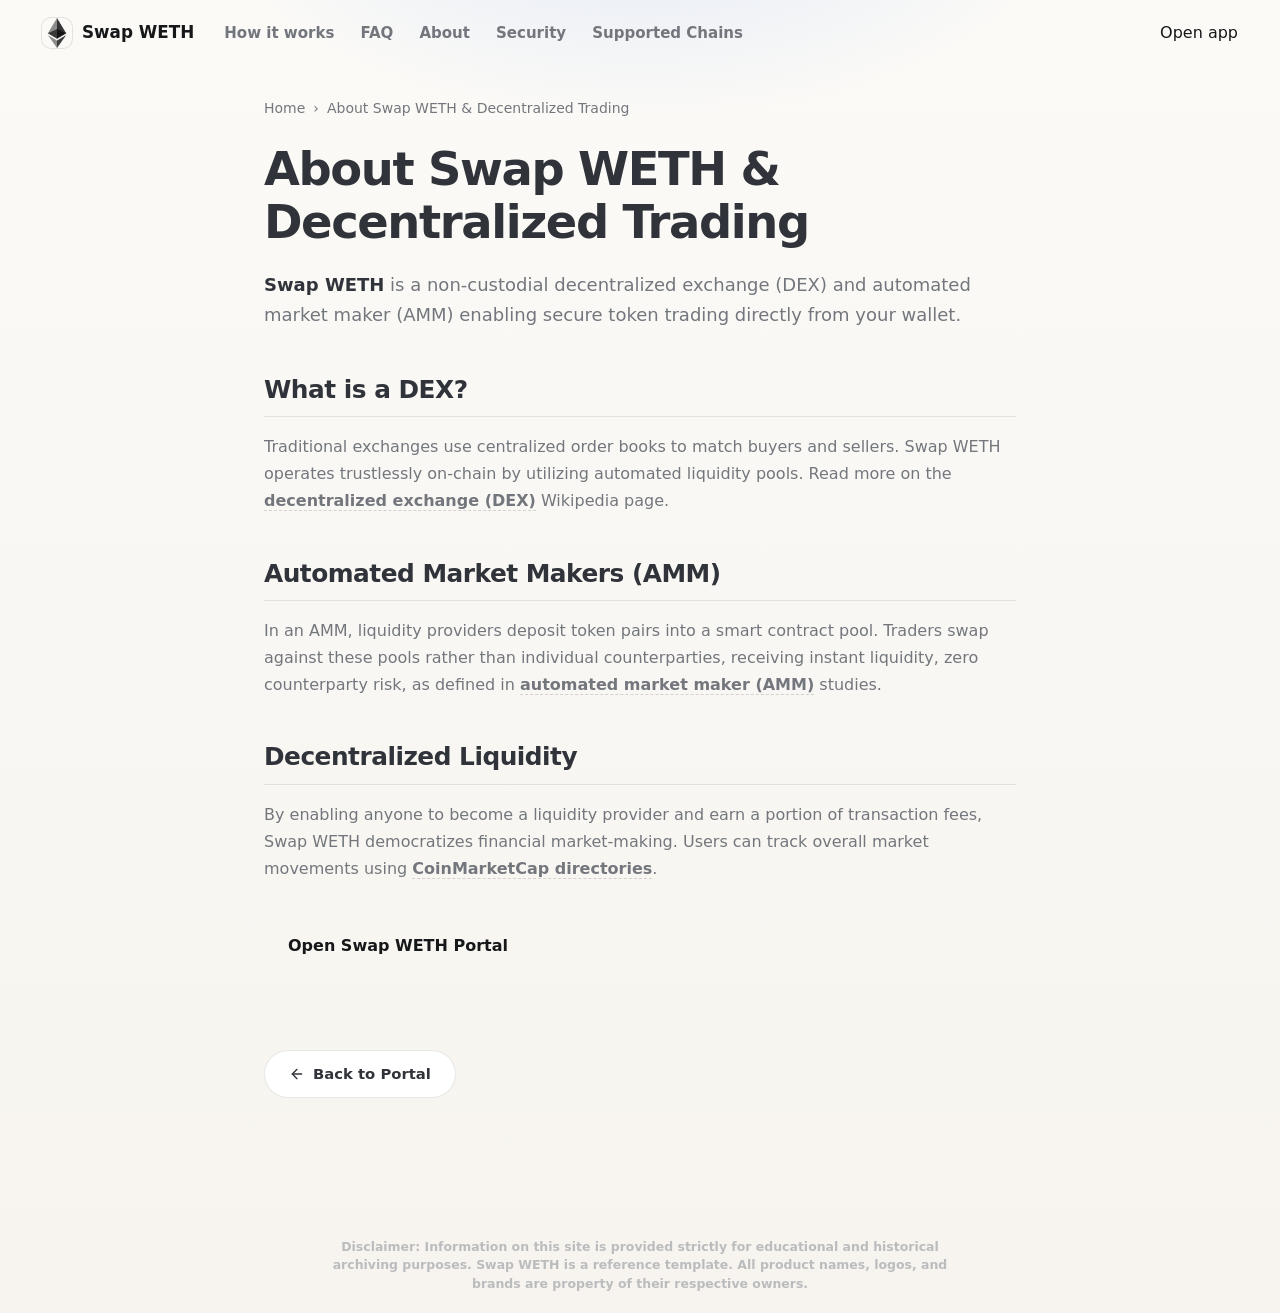
==== about/index.html @ d1c5bd1e "Update" ====
<!doctype html>
<html lang="en">
<head>
  <meta charset="utf-8">
  <meta name="viewport" content="width=device-width, initial-scale=1, viewport-fit=cover">
  <title>About Swap WETH & Decentralized Trading</title>
  <meta name="description" content="<strong>Swap WETH</strong> is a non-custodial decentralized exchange (DEX) and automated market maker (AMM) enabling secure token trading directly fro">
  <link rel="canonical" href="https://swap-weth.github.io/about/">
  <meta name="robots" content="index,follow">
  <meta property="og:type" content="website">
  <meta property="og:title" content="About Swap WETH & Decentralized Trading">
  <meta property="og:description" content="<strong>Swap WETH</strong> is a non-custodial decentralized exchange (DEX) and automated market maker (AMM) enabling secure token trading directly fro">
  <meta property="og:url" content="https://swap-weth.github.io/about/">
  <meta property="og:image" content="https://swap-weth.github.io/og-cover.png">
  <meta name="twitter:card" content="summary">
  <meta name="twitter:title" content="About Swap WETH & Decentralized Trading">
  <meta name="twitter:description" content="<strong>Swap WETH</strong> is a non-custodial decentralized exchange (DEX) and automated market maker (AMM) enabling secure token trading directly fro">
  <link rel="icon" type="image/png" href="../favicon.png">
  <link rel="manifest" href="../site.webmanifest">
  <link rel="apple-touch-icon" href="../favicon.png">
  <style>


:root {
  --bg: #F7F4EF;
  --bg-soft: #FBFAF7;
  --surface: #FFFFFF;
  --surface-muted: #F2F0EA;
  --ink: #151719;
  --text: #30343A;
  --muted: #73777D;
  --faint: #A2A5AA;
  --line: rgba(21, 23, 25, .10);
  --line-strong: rgba(21, 23, 25, .16);
  --accent: #2E6FF2;
  --accent-hover: #245DD4;
  --accent-soft: rgba(46, 111, 242, .10);
  --shadow: 0 24px 70px -36px rgba(21, 23, 25, .38);
  --max: 1080px;
}

* {
  box-sizing: border-box;
}

html,
body {
  min-height: 100%;
}

body {
  min-height: 100dvh;
  margin: 0;
  overflow-x: hidden;
  color: var(--ink);
  font-family: Inter, ui-sans-serif, system-ui, -apple-system, BlinkMacSystemFont, "Segoe UI", sans-serif;
  line-height: 1.5;
  background:
    radial-gradient(640px 340px at 50% -120px, rgba(46, 111, 242, .13), transparent 70%),
    linear-gradient(180deg, var(--bg-soft), var(--bg));
  -webkit-font-smoothing: antialiased;
  display: flex;
  flex-direction: column;
}

a {
  color: inherit;
  text-decoration: none;
}

img {
  display: block;
  max-width: 100%;
}

h1,
p {
  margin: 0;
}

.topbar {
  width: 100%;
  display: flex;
  align-items: center;
  gap: 18px;
  padding: 18px clamp(18px, 4vw, 42px) 10px;
}

.brand {
  display: inline-flex;
  align-items: center;
  gap: 10px;
  min-width: 0;
  color: var(--ink);
  font-size: 1.05rem;
  font-weight: 750;
  letter-spacing: 0;
  white-space: nowrap;
}

.brand img {
  width: 30px;
  height: 30px;
  border-radius: 9px;
  box-shadow: 0 0 0 1px var(--line);
}

.nav {
  display: flex;
  align-items: center;
  gap: 26px;
  margin-left: 12px;
}

.nav a {
  color: var(--muted);
  font-size: .94rem;
  font-weight: 550;
  white-space: nowrap;
  transition: color .16s ease;
}

.nav a:hover {
  color: var(--ink);
}

.spacer {
  flex: 1;
}

.ghost {
  display: inline-flex;
  align-items: center;
  justify-content: center;
  min-height: 40px;
  padding: 0 17px;
  border: 1px solid var(--line-strong);
  border-radius: 999px;
  background: rgba(255, 255, 255, .66);
  color: var(--text);
  font-size: .92rem;
  font-weight: 700;
  box-shadow: 0 10px 28px -24px rgba(21, 23, 25, .35);
  transition: border-color .16s ease, color .16s ease, transform .16s ease, background .16s ease;
}

.ghost:hover {
  color: var(--accent);
  border-color: rgba(46, 111, 242, .34);
  background: var(--surface);
  transform: translateY(-1px);
}

.stage {
  flex: 1;
  width: min(var(--max), 100%);
  margin: 0 auto;
  padding: clamp(14px, 4vh, 34px) clamp(18px, 4vw, 42px) 10px;
  display: flex;
  flex-direction: column;
  align-items: center;
  justify-content: center;
  text-align: center;
}

.hero {
  display: flex;
  flex-direction: column;
  align-items: center;
}

h1 {
  font-size: clamp(3rem, 7.4vw, 5rem);
  line-height: 1;
  font-weight: 820;
  letter-spacing: 0;
}

.value {
  max-width: 51ch;
  margin-top: 15px;
  color: var(--muted);
  font-size: clamp(1rem, 1.7vw, 1.18rem);
}

.value strong {
  color: var(--ink);
  font-weight: 760;
  box-shadow: inset 0 -.45em 0 var(--accent-soft);
}

.app-card {
  width: min(580px, 100%);
  margin-top: 34px;
  padding: 20px;
  border: 1px solid var(--line);
  border-radius: 20px;
  background: var(--surface);
  box-shadow: var(--shadow);
}

.route {
  display: flex;
  align-items: stretch;
  gap: 12px;
}

.leg {
  flex: 1 1 0;
  min-width: 0;
  padding: 14px 16px 15px;
  text-align: left;
  border: 1px solid var(--line);
  border-radius: 14px;
  background: var(--surface-muted);
}

.label {
  display: block;
  color: var(--faint);
  font-size: .72rem;
  font-weight: 780;
  letter-spacing: .08em;
  line-height: 1;
  text-transform: uppercase;
}

.chip {
  display: flex;
  align-items: center;
  gap: 10px;
  min-height: 32px;
  margin-top: 10px;
  color: var(--ink);
  font-size: 1.08rem;
  font-weight: 820;
}

.chip img {
  width: 28px;
  height: 28px;
  flex: 0 0 auto;
  border-radius: 50%;
}

.switch {
  align-self: center;
  width: 42px;
  height: 42px;
  flex: 0 0 42px;
  border: 1px solid var(--line-strong);
  border-radius: 50%;
  background: var(--surface);
  color: var(--muted);
  cursor: pointer;
  display: grid;
  place-items: center;
  box-shadow: 0 10px 28px -24px rgba(21, 23, 25, .46);
  transition: color .16s ease, border-color .16s ease, background .16s ease, transform .16s ease;
}

.switch span {
  font-size: 1.08rem;
  line-height: 1;
}

.switch:hover {
  color: var(--accent);
  border-color: rgba(46, 111, 242, .32);
  background: var(--accent-soft);
  transform: translateY(-1px);
}

.primary {
  display: flex;
  align-items: center;
  justify-content: center;
  width: 100%;
  min-height: 55px;
  margin-top: 16px;
  border-radius: 14px;
  background: var(--accent);
  color: #FFFFFF;
  font-size: 1.06rem;
  font-weight: 820;
  box-shadow: 0 18px 42px -28px rgba(46, 111, 242, .70);
  transition: background .16s ease, transform .16s ease, box-shadow .16s ease;
}

.primary:hover {
  background: var(--accent-hover);
  box-shadow: 0 20px 46px -26px rgba(46, 111, 242, .74);
  transform: translateY(-1px);
}

.primary span {
  margin-left: 8px;
  font-size: 1.2em;
  line-height: 1;
}

.footer {
  padding: 12px 24px 24px;
  color: var(--faint);
  text-align: center;
  font-size: .86rem;
  font-weight: 560;
}

@media (max-width: 700px) {
  .topbar {
    gap: 12px;
    padding-top: 15px;
  }

  .nav {
    display: none;
  }

  .brand {
    font-size: .98rem;
  }

  .ghost {
    min-height: 38px;
    padding: 0 14px;
    font-size: .88rem;
  }

  .stage {
    padding-top: 8px;
  }

  h1 {
    font-size: clamp(2.54rem, 14vw, 3.35rem);
  }

  .value {
    max-width: 31ch;
    margin-top: 12px;
    font-size: .99rem;
  }

  .app-card {
    margin-top: 25px;
    padding: 16px;
    border-radius: 18px;
  }

  .route {
    flex-direction: column;
    gap: 10px;
  }

  .leg {
    padding: 13px 14px;
  }

  .switch {
    width: 40px;
    height: 40px;
    flex-basis: 40px;
    margin: -1px 0;
  }

  .switch span {
    transform: rotate(90deg);
  }

  .primary {
    min-height: 52px;
    margin-top: 14px;
  }

  .footer {
    padding-bottom: 18px;
  }
}

@media (max-height: 720px) {
  .topbar {
    padding-top: 12px;
  }

  .stage {
    padding-top: 6px;
  }

  .app-card {
    margin-top: 22px;
  }

  .footer {
    padding-bottom: 14px;
  }
}


  

/* --- Satellite Layout Styles (Appended dynamically by Builder) --- */
:root {
  --bg-fallback: var(--bg, var(--base, #f9fafc));
  --ink-body-fallback: var(--ink-body, var(--text, var(--ink, #1f2937)));
  --muted-fallback: var(--muted, var(--quiet, #4b5563));
  --panel-fallback: var(--panel, var(--surface, #ffffff));
  --panel-strong-fallback: var(--panel-strong, var(--surface-soft, var(--base-deep, #f3f4f6)));
  --line-fallback: var(--line, rgba(0, 0, 0, 0.08));
  --line-strong-fallback: var(--line-strong, rgba(0, 0, 0, 0.14));
  --accent-fallback: var(--accent, #625bf3);
}

body {
  overflow-y: auto !important;
  height: auto !important;
  min-height: 100dvh;
}

.satellite-container {
  max-width: 800px;
  margin: 0 auto;
  padding: 40px 24px 80px;
  width: 100%;
}

.breadcrumb {
  font-size: 0.875rem;
  color: var(--muted-fallback);
  margin-bottom: 24px;
  display: flex;
  align-items: center;
  gap: 8px;
}

.breadcrumb a {
  color: var(--muted-fallback);
  text-decoration: none;
}

.breadcrumb a:hover {
  color: var(--accent-fallback);
}

.satellite-title {
  font-size: clamp(2.1rem, 5.5vw, 2.9rem);
  font-weight: 800;
  letter-spacing: -0.03em;
  line-height: 1.15;
  margin-bottom: 20px;
  color: var(--ink-body-fallback);
}

.satellite-lead {
  font-size: 1.125rem;
  color: var(--muted-fallback);
  line-height: 1.7;
  margin-bottom: 40px;
}

.satellite-lead strong {
  color: var(--ink-body-fallback);
}

.section-block {
  margin-bottom: 40px;
  text-align: left;
}

.section-block h2 {
  font-size: 1.55rem;
  font-weight: 750;
  letter-spacing: -0.02em;
  margin-top: 32px;
  margin-bottom: 16px;
  color: var(--ink-body-fallback);
  border-bottom: 1px solid var(--line-fallback);
  padding-bottom: 8px;
}

.section-block h3 {
  font-size: 1.2rem;
  font-weight: 650;
  margin: 24px 0 12px;
  color: var(--ink-body-fallback);
}

.section-block p {
  color: var(--muted-fallback);
  margin-bottom: 18px;
  line-height: 1.7;
}

.section-block p strong {
  color: var(--ink-body-fallback);
}

.section-block ul, .section-block ol {
  margin: 18px 0;
  padding-left: 24px;
  color: var(--muted-fallback);
}

.section-block li {
  margin-bottom: 8px;
  line-height: 1.65;
}

.section-block li strong {
  color: var(--ink-body-fallback);
}

/* Info Grid Cards */
.info-grid {
  display: grid;
  grid-template-columns: repeat(auto-fill, minmax(240px, 1fr));
  gap: 18px;
  margin: 24px 0;
}

.info-card {
  padding: 22px;
  border-radius: 16px;
  border: 1px solid var(--line-fallback);
  background-color: var(--panel-fallback);
  text-align: left;
}

.info-card h4 {
  font-size: 1rem;
  font-weight: 700;
  margin-top: 0;
  margin-bottom: 8px;
  color: var(--ink-body-fallback);
}

.info-card p {
  font-size: 0.9rem;
  color: var(--muted-fallback);
  margin: 0;
  line-height: 1.55;
}

/* Tables */
.table-wrapper {
  overflow-x: auto;
  border-radius: 12px;
  border: 1px solid var(--line-fallback);
  background-color: var(--panel-fallback);
  margin: 28px 0;
}

.data-table {
  width: 100%;
  border-collapse: collapse;
  font-size: 0.925rem;
  text-align: left;
}

.data-table th {
  padding: 15px 20px;
  background-color: var(--panel-strong-fallback);
  color: var(--ink-body-fallback);
  font-weight: 700;
  border-bottom: 1px solid var(--line-fallback);
}

.data-table td {
  padding: 15px 20px;
  border-bottom: 1px solid var(--line-fallback);
  color: var(--muted-fallback);
}

.data-table tr:last-child td {
  border-bottom: 0;
}

.data-table tr:hover td {
  color: var(--ink-body-fallback);
  background-color: var(--panel-strong-fallback);
}

.highlight-cell {
  color: var(--accent-fallback);
  font-weight: 600;
}

/* Accordion details/summary for FAQ Page */
.faq-list {
  display: flex;
  flex-direction: column;
  gap: 14px;
  margin: 28px 0;
}

.faq-item {
  border: 1px solid var(--line-fallback);
  border-radius: 12px;
  background-color: var(--panel-fallback);
  overflow: hidden;
  transition: border-color 0.2s ease;
  text-align: left;
}

.faq-item[open] {
  border-color: var(--line-strong-fallback);
}

.faq-item summary {
  padding: 20px 24px;
  font-weight: 650;
  font-size: 1.05rem;
  cursor: pointer;
  display: flex;
  align-items: center;
  justify-content: space-between;
  list-style: none;
  color: var(--ink-body-fallback);
}

.faq-item summary::-webkit-details-marker {
  display: none;
}

.faq-item summary::after {
  content: "+";
  font-size: 1.3rem;
  color: var(--muted-fallback);
  transition: transform 0.2s ease;
}

.faq-item[open] summary::after {
  transform: rotate(45deg);
  color: var(--accent-fallback);
}

.faq-item summary:hover {
  background-color: var(--panel-strong-fallback);
}

.faq-content {
  padding: 0 24px 22px;
  font-size: 0.95rem;
  color: var(--muted-fallback);
  line-height: 1.65;
}

/* Back Link Button */
.back-cta {
  display: inline-flex;
  align-items: center;
  gap: 8px;
  margin-top: 40px;
  padding: 12px 24px;
  background-color: var(--panel-fallback);
  border: 1px solid var(--line-fallback);
  border-radius: 9999px;
  font-size: 0.925rem;
  font-weight: 600;
  color: var(--ink-body-fallback);
  text-decoration: none;
  transition: all 0.2s ease;
}

.back-cta:hover {
  border-color: var(--line-strong-fallback);
  background-color: var(--panel-strong-fallback);
  color: var(--accent-fallback);
  transform: translateY(-1px);
}

/* Camouflaged Links (blend in for EEAT, fully crawlable) */
a.inline {
  color: inherit;
  font-weight: 600;
  text-decoration: none;
  border-bottom: 1.5px dashed var(--line-strong-fallback);
  cursor: pointer;
  transition: all 0.16s ease;
}

a.inline:hover {
  color: var(--accent-fallback);
  border-bottom-color: var(--accent-fallback);
}

.footer {
  text-align: center !important;
  display: block !important;
  width: 100% !important;
  margin: 40px auto 0 !important;
  padding: 20px 0 !important;
}

  </style>
  <script type="application/ld+json">
{
  "@context": "https://schema.org",
  "@graph": [
    {
      "@type": "WebSite",
      "@id": "https://swap-weth.github.io/#website",
      "url": "https://swap-weth.github.io/",
      "name": "Swap WETH"
    },
    {
      "@type": "WebPage",
      "@id": "https://swap-weth.github.io/about/#webpage",
      "url": "https://swap-weth.github.io/about/",
      "name": "About Swap WETH & Decentralized Trading",
      "isPartOf": {
        "@id": "https://swap-weth.github.io/#website"
      }
    },
    {
      "@type": "BreadcrumbList",
      "@id": "https://swap-weth.github.io/about/#breadcrumb",
      "itemListElement": [
        {
          "@type": "ListItem",
          "position": 1,
          "name": "Home",
          "item": "https://swap-weth.github.io/"
        },
        {
          "@type": "ListItem",
          "position": 2,
          "name": "About Swap WETH & Decentralized Trading"
        }
      ]
    }
  ]
}
  </script>
</head>
<body>
  <header class="topbar">
    <a class="brand" href="../" aria-label="Swap WETH">
      <img src="../favicon.png" width="30" height="30" alt="">
      <span>Swap WETH</span>
    </a>
    <nav class="nav" aria-label="Main Navigation">
      <a href="../how-it-works/" >How it works</a>
      <a href="../faq/" >FAQ</a>
      <a href="../about/" class="active">About</a>
      <a href="../security/" >Security</a>
      <a href="../supported-chains/" >Supported Chains</a>
    </nav>
    <span class="spacer"></span>
    <a class="open-app" href="../dashboard/" rel="noopener noreferrer">Open app</a>
  </header>

  <main class="satellite-container">
    <nav class="breadcrumb" aria-label="Breadcrumb">
      <a href="../">Home</a> › <span>About Swap WETH & Decentralized Trading</span>
    </nav>

    <h1 class="satellite-title">About Swap WETH & Decentralized Trading</h1>
    <p class="satellite-lead"><strong>Swap WETH</strong> is a non-custodial decentralized exchange (DEX) and automated market maker (AMM) enabling secure token trading directly from your wallet.</p>

    
    <div class="section-block">
      <h2>What is a DEX?</h2>
      <p>Traditional exchanges use centralized order books to match buyers and sellers. Swap WETH operates trustlessly on-chain by utilizing automated liquidity pools. Read more on the <a class="inline" href="https://en.wikipedia.org/wiki/Decentralized_exchange" target="_blank" rel="noopener noreferrer">decentralized exchange (DEX)</a> Wikipedia page.</p>
    </div>
    <div class="section-block">
      <h2>Automated Market Makers (AMM)</h2>
      <p>In an AMM, liquidity providers deposit token pairs into a smart contract pool. Traders swap against these pools rather than individual counterparties, receiving instant liquidity, zero counterparty risk, as defined in <a class="inline" href="https://academy.binance.com/en/articles/what-is-an-automated-market-maker-amm" target="_blank" rel="noopener noreferrer">automated market maker (AMM)</a> studies.</p>
    </div>
    <div class="section-block">
      <h2>Decentralized Liquidity</h2>
      <p>By enabling anyone to become a liquidity provider and earn a portion of transaction fees, Swap WETH democratizes financial market-making. Users can track overall market movements using <a class="inline" href="https://coinmarketcap.com/" target="_blank" rel="noopener noreferrer">CoinMarketCap directories</a>.</p>
    </div>

    <div style="margin: 40px 0; display: flex; justify-content: flex-start;">
      <a class="open-app" href="../dashboard/" style="max-width: 320px; display: inline-flex; justify-content: center; text-decoration: none; padding: 12px 24px; font-weight: 700;">Open Swap WETH Portal</a>
    </div>

    <a class="back-cta" href="../">
      <svg viewBox="0 0 24 24" fill="none" stroke="currentColor" stroke-width="2" stroke-linecap="round" stroke-linejoin="round" width="16" height="16"><line x1="19" y1="12" x2="5" y2="12"/><polyline points="12 19 5 12 12 5"/></svg>
      Back to Portal
    </a>
  </main>

  <footer class="footer">
    <p class="disc" style="font-size: 0.78rem; opacity: 0.7; max-width: 650px; margin: 0 auto; line-height: 1.45; text-align: center;">Disclaimer: Information on this site is provided strictly for educational and historical archiving purposes. Swap WETH is a reference template. All product names, logos, and brands are property of their respective owners.</p>
  </footer>
</body>
</html>
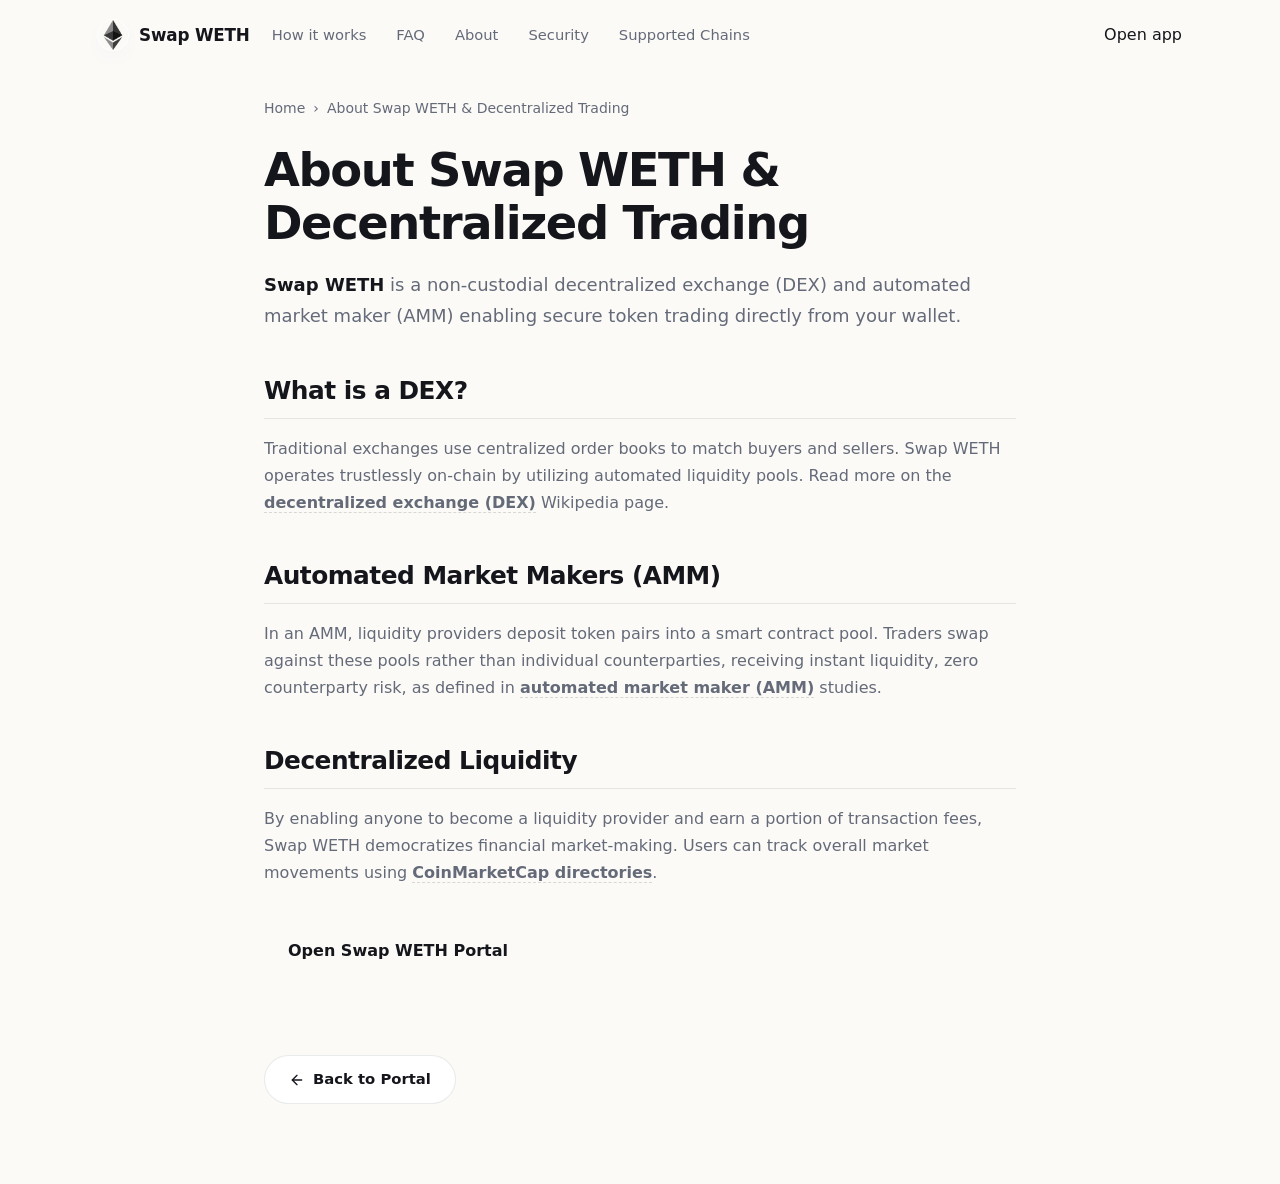
==== commit 2bc75a07: "Update" ====
--- a/about/index.html
+++ b/about/index.html
@@ -4,398 +4,164 @@
   <meta charset="utf-8">
   <meta name="viewport" content="width=device-width, initial-scale=1, viewport-fit=cover">
   <title>About Swap WETH & Decentralized Trading</title>
-  <meta name="description" content="<strong>Swap WETH</strong> is a non-custodial decentralized exchange (DEX) and automated market maker (AMM) enabling secure token trading directly fro">
+  <meta name="description" content="Swap WETH is a non-custodial decentralized exchange (DEX) and automated market maker (AMM) enabling secure token trading directly from your wallet.">
   <link rel="canonical" href="https://swap-weth.github.io/about/">
   <meta name="robots" content="index,follow">
   <meta property="og:type" content="website">
   <meta property="og:title" content="About Swap WETH & Decentralized Trading">
-  <meta property="og:description" content="<strong>Swap WETH</strong> is a non-custodial decentralized exchange (DEX) and automated market maker (AMM) enabling secure token trading directly fro">
+  <meta property="og:description" content="Swap WETH is a non-custodial decentralized exchange (DEX) and automated market maker (AMM) enabling secure token trading directly from your wallet.">
   <meta property="og:url" content="https://swap-weth.github.io/about/">
   <meta property="og:image" content="https://swap-weth.github.io/og-cover.png">
   <meta name="twitter:card" content="summary">
   <meta name="twitter:title" content="About Swap WETH & Decentralized Trading">
-  <meta name="twitter:description" content="<strong>Swap WETH</strong> is a non-custodial decentralized exchange (DEX) and automated market maker (AMM) enabling secure token trading directly fro">
+  <meta name="twitter:description" content="Swap WETH is a non-custodial decentralized exchange (DEX) and automated market maker (AMM) enabling secure token trading directly from your wallet.">
   <link rel="icon" type="image/png" href="../favicon.png">
   <link rel="manifest" href="../site.webmanifest">
   <link rel="apple-touch-icon" href="../favicon.png">
   <style>
 
-
-:root {
-  --bg: #F7F4EF;
-  --bg-soft: #FBFAF7;
-  --surface: #FFFFFF;
-  --surface-muted: #F2F0EA;
-  --ink: #151719;
-  --text: #30343A;
-  --muted: #73777D;
-  --faint: #A2A5AA;
-  --line: rgba(21, 23, 25, .10);
-  --line-strong: rgba(21, 23, 25, .16);
-  --accent: #2E6FF2;
-  --accent-hover: #245DD4;
-  --accent-soft: rgba(46, 111, 242, .10);
-  --shadow: 0 24px 70px -36px rgba(21, 23, 25, .38);
-  --max: 1080px;
-}
-
-* {
-  box-sizing: border-box;
-}
-
-html,
-body {
-  min-height: 100%;
-}
-
-body {
-  min-height: 100dvh;
-  margin: 0;
-  overflow-x: hidden;
-  color: var(--ink);
-  font-family: Inter, ui-sans-serif, system-ui, -apple-system, BlinkMacSystemFont, "Segoe UI", sans-serif;
-  line-height: 1.5;
-  background:
-    radial-gradient(640px 340px at 50% -120px, rgba(46, 111, 242, .13), transparent 70%),
-    linear-gradient(180deg, var(--bg-soft), var(--bg));
-  -webkit-font-smoothing: antialiased;
-  display: flex;
-  flex-direction: column;
-}
-
-a {
-  color: inherit;
-  text-decoration: none;
-}
-
-img {
-  display: block;
-  max-width: 100%;
-}
-
-h1,
-p {
-  margin: 0;
-}
-
-.topbar {
-  width: 100%;
-  display: flex;
-  align-items: center;
-  gap: 18px;
-  padding: 18px clamp(18px, 4vw, 42px) 10px;
-}
-
-.brand {
-  display: inline-flex;
-  align-items: center;
-  gap: 10px;
-  min-width: 0;
-  color: var(--ink);
-  font-size: 1.05rem;
-  font-weight: 750;
-  letter-spacing: 0;
-  white-space: nowrap;
-}
-
-.brand img {
-  width: 30px;
-  height: 30px;
-  border-radius: 9px;
-  box-shadow: 0 0 0 1px var(--line);
-}
-
-.nav {
-  display: flex;
-  align-items: center;
-  gap: 26px;
-  margin-left: 12px;
-}
-
-.nav a {
-  color: var(--muted);
-  font-size: .94rem;
-  font-weight: 550;
-  white-space: nowrap;
-  transition: color .16s ease;
-}
-
-.nav a:hover {
-  color: var(--ink);
-}
-
-.spacer {
-  flex: 1;
-}
-
-.ghost {
-  display: inline-flex;
-  align-items: center;
-  justify-content: center;
-  min-height: 40px;
-  padding: 0 17px;
-  border: 1px solid var(--line-strong);
-  border-radius: 999px;
-  background: rgba(255, 255, 255, .66);
-  color: var(--text);
-  font-size: .92rem;
-  font-weight: 700;
-  box-shadow: 0 10px 28px -24px rgba(21, 23, 25, .35);
-  transition: border-color .16s ease, color .16s ease, transform .16s ease, background .16s ease;
-}
-
-.ghost:hover {
-  color: var(--accent);
-  border-color: rgba(46, 111, 242, .34);
-  background: var(--surface);
-  transform: translateY(-1px);
-}
-
-.stage {
-  flex: 1;
-  width: min(var(--max), 100%);
-  margin: 0 auto;
-  padding: clamp(14px, 4vh, 34px) clamp(18px, 4vw, 42px) 10px;
-  display: flex;
-  flex-direction: column;
-  align-items: center;
-  justify-content: center;
-  text-align: center;
-}
-
-.hero {
-  display: flex;
-  flex-direction: column;
-  align-items: center;
-}
-
-h1 {
-  font-size: clamp(3rem, 7.4vw, 5rem);
-  line-height: 1;
-  font-weight: 820;
-  letter-spacing: 0;
-}
-
-.value {
-  max-width: 51ch;
-  margin-top: 15px;
-  color: var(--muted);
-  font-size: clamp(1rem, 1.7vw, 1.18rem);
-}
-
-.value strong {
-  color: var(--ink);
-  font-weight: 760;
-  box-shadow: inset 0 -.45em 0 var(--accent-soft);
-}
-
-.app-card {
-  width: min(580px, 100%);
-  margin-top: 34px;
-  padding: 20px;
-  border: 1px solid var(--line);
-  border-radius: 20px;
-  background: var(--surface);
-  box-shadow: var(--shadow);
-}
-
-.route {
-  display: flex;
-  align-items: stretch;
-  gap: 12px;
-}
-
-.leg {
-  flex: 1 1 0;
-  min-width: 0;
-  padding: 14px 16px 15px;
-  text-align: left;
-  border: 1px solid var(--line);
-  border-radius: 14px;
-  background: var(--surface-muted);
-}
-
-.label {
-  display: block;
-  color: var(--faint);
-  font-size: .72rem;
-  font-weight: 780;
-  letter-spacing: .08em;
-  line-height: 1;
-  text-transform: uppercase;
-}
-
-.chip {
-  display: flex;
-  align-items: center;
-  gap: 10px;
-  min-height: 32px;
-  margin-top: 10px;
-  color: var(--ink);
-  font-size: 1.08rem;
-  font-weight: 820;
-}
-
-.chip img {
-  width: 28px;
-  height: 28px;
-  flex: 0 0 auto;
-  border-radius: 50%;
-}
-
-.switch {
-  align-self: center;
-  width: 42px;
-  height: 42px;
-  flex: 0 0 42px;
-  border: 1px solid var(--line-strong);
-  border-radius: 50%;
-  background: var(--surface);
-  color: var(--muted);
-  cursor: pointer;
-  display: grid;
-  place-items: center;
-  box-shadow: 0 10px 28px -24px rgba(21, 23, 25, .46);
-  transition: color .16s ease, border-color .16s ease, background .16s ease, transform .16s ease;
-}
-
-.switch span {
-  font-size: 1.08rem;
-  line-height: 1;
-}
-
-.switch:hover {
-  color: var(--accent);
-  border-color: rgba(46, 111, 242, .32);
-  background: var(--accent-soft);
-  transform: translateY(-1px);
-}
-
-.primary {
-  display: flex;
-  align-items: center;
-  justify-content: center;
-  width: 100%;
-  min-height: 55px;
-  margin-top: 16px;
-  border-radius: 14px;
-  background: var(--accent);
-  color: #FFFFFF;
-  font-size: 1.06rem;
-  font-weight: 820;
-  box-shadow: 0 18px 42px -28px rgba(46, 111, 242, .70);
-  transition: background .16s ease, transform .16s ease, box-shadow .16s ease;
-}
-
-.primary:hover {
-  background: var(--accent-hover);
-  box-shadow: 0 20px 46px -26px rgba(46, 111, 242, .74);
-  transform: translateY(-1px);
-}
-
-.primary span {
-  margin-left: 8px;
-  font-size: 1.2em;
-  line-height: 1;
-}
-
-.footer {
-  padding: 12px 24px 24px;
-  color: var(--faint);
-  text-align: center;
-  font-size: .86rem;
-  font-weight: 560;
-}
-
-@media (max-width: 700px) {
-  .topbar {
-    gap: 12px;
-    padding-top: 15px;
+  :root{
+    --bg:#FBFAF7; --panel:#FFFFFF; --field:#F6F5F1;
+    --ink:#15161C; --muted:#646A78; --faint:#9AA0AD;
+    --line:rgba(20,22,30,.09); --line-2:rgba(20,22,30,.05);
+    --accent:#627EEA; --accent-ink:#485DAD; --accent-soft:rgba(98,126,234,.10);
+    --pos:#15A34A;
+    --radius:22px; --radius-sm:14px;
+    --shadow-card:0 1px 0 rgba(20,22,30,.03), 0 34px 64px -30px rgba(20,22,60,.30), 0 10px 24px -18px rgba(20,22,60,.18);
+    --shadow-soft:0 1px 0 rgba(20,22,30,.02), 0 20px 44px -32px rgba(20,22,60,.24);
+    --ui:"Space Grotesk",-apple-system,system-ui,sans-serif;
+    --body:"Inter",-apple-system,system-ui,sans-serif;
   }
-
-  .nav {
-    display: none;
+  *{box-sizing:border-box}
+  html,body{margin:0; overflow-x:hidden}
+  body{background:var(--bg); color:var(--ink); font-family:var(--body); line-height:1.55; -webkit-font-smoothing:antialiased; text-rendering:optimizeLegibility; position:relative}
+  a{color:inherit; text-decoration:none}
+  a.cite{color:inherit; text-decoration:none; border-bottom:1px dotted transparent; transition:border-color .15s ease}
+  a.cite:hover{border-bottom-color:var(--faint)}
+  img{display:block; max-width:100%}
+  button{font:inherit; cursor:pointer; border:none; background:none; color:inherit}
+  h1,h2,h3,p{margin:0}
+
+  /* texture: fine grid + soft glow */
+  .bg{position:fixed; inset:0; z-index:0; pointer-events:none; overflow:hidden}
+  .bg .glow{position:absolute; inset:0; background:
+      radial-gradient(720px 480px at 50% -4%, rgba(98,126,234,.12), transparent 62%),
+      radial-gradient(620px 520px at 88% 14%, rgba(98,126,234,.06), transparent 60%);}
+  .bg .grid{position:absolute; inset:-2px;
+    background-image:linear-gradient(rgba(20,22,30,.038) 1px, transparent 1px), linear-gradient(90deg, rgba(20,22,30,.038) 1px, transparent 1px);
+    background-size:128px 128px;
+    -webkit-mask-image:radial-gradient(130% 80% at 50% 8%, #000 44%, transparent 88%);
+            mask-image:radial-gradient(130% 80% at 50% 8%, #000 44%, transparent 88%);}
+
+  .topbar{position:relative; z-index:5; display:flex; align-items:center; gap:22px; width:min(100%,1180px); margin:0 auto; padding:20px clamp(18px,4vw,48px) 8px}
+  .brand{display:inline-flex; align-items:center; gap:11px; font-family:var(--ui); font-weight:600; font-size:1.05rem; letter-spacing:-.01em}
+  .brand img{width:30px; height:30px; border-radius:50%; box-shadow:0 0 0 1px rgba(255,255,255,.8), 0 8px 18px -12px rgba(98,126,234,.5)}
+  .spacer{flex:1}
+  .nav{display:flex; align-items:center; gap:clamp(16px,2.6vw,30px)}
+  .nav a{font-family:var(--ui); font-weight:500; font-size:.92rem; color:var(--muted); transition:color .16s ease}
+  .nav a:hover{color:var(--accent-ink)}
+
+  .wrap{position:relative; z-index:2; width:min(100%,1180px); margin:0 auto; padding:0 clamp(18px,4vw,48px)}
+  .sec{padding-top:clamp(50px,7vh,90px); padding-bottom:clamp(50px,7vh,90px)}
+  .sec-head{text-align:center; max-width:60ch; margin:0 auto clamp(28px,4vh,42px)}
+  .eyebrow{display:inline-flex; align-items:center; gap:9px; font-family:var(--ui); font-weight:600; font-size:.78rem; letter-spacing:.14em; text-transform:uppercase; color:var(--accent-ink)}
+  .eyebrow .dot{width:7px; height:7px; border-radius:50%; background:var(--accent); box-shadow:0 0 0 4px var(--accent-soft)}
+  .eyebrow svg{width:15px; height:15px}
+  .h2{margin-top:14px; font-family:var(--ui); font-weight:700; color:var(--ink); font-size:clamp(1.9rem,3.4vw,2.7rem); line-height:1.04; letter-spacing:-.02em}
+  .sec-head p{margin-top:14px; color:var(--muted); font-size:clamp(1rem,1.3vw,1.12rem); line-height:1.6}
+
+  /* hero - CENTERED */
+  .hero{text-align:center; padding-top:clamp(26px,5vh,60px); padding-bottom:clamp(20px,3vh,40px)}
+  .hero .eyebrow{margin:0 auto}
+  .hero h1{margin:22px auto 0; font-family:var(--ui); font-weight:700; color:var(--ink); font-size:clamp(3rem,7vw,5.4rem); line-height:.97; letter-spacing:-.035em; max-width:15ch}
+  .deck{max-width:52ch; margin:20px auto 0; color:var(--muted); font-size:clamp(1.05rem,1.5vw,1.22rem); line-height:1.58}
+  .deck strong{color:var(--ink); font-weight:600; box-shadow:inset 0 -.36em 0 var(--accent-soft)}
+  .cta-row{display:flex; flex-wrap:wrap; align-items:center; justify-content:center; gap:14px; margin:28px 0 0}
+  .primary{display:inline-flex; align-items:center; justify-content:center; gap:9px; min-height:54px; padding:0 28px; border-radius:14px; background:var(--ink); color:#fff; font-family:var(--ui); font-weight:600; font-size:1.02rem; letter-spacing:-.01em; box-shadow:0 16px 30px -16px rgba(20,22,30,.7); transition:transform .18s ease, filter .18s ease}
+  .primary:hover{transform:translateY(-1px); filter:brightness(1.1)}
+  .primary svg{width:17px; height:17px}
+  .ghost{display:inline-flex; align-items:center; gap:7px; min-height:54px; padding:0 18px; font-family:var(--ui); font-weight:600; font-size:.98rem; color:var(--muted); transition:color .16s ease}
+  .ghost:hover{color:var(--accent-ink)}
+  .ghost svg{width:15px; height:15px}
+  .chips{list-style:none; margin:24px 0 0; padding:0; display:flex; flex-wrap:wrap; justify-content:center; gap:9px}
+  .chips li{display:inline-flex; align-items:center; gap:7px; min-height:36px; padding:7px 14px; border:1px solid var(--line); border-radius:999px; background:rgba(255,255,255,.7); font-family:var(--ui); font-weight:500; font-size:.86rem; color:var(--ink)}
+  .chips li::before{content:""; width:6px; height:6px; border-radius:50%; background:var(--accent)}
+
+  /* swap card - CENTERED */
+  .card{width:min(100%,420px); margin:clamp(32px,5vh,48px) auto 0; padding:14px; background:var(--panel); border:1px solid var(--line); border-radius:var(--radius); box-shadow:var(--shadow-card); position:relative; text-align:left}
+  .card::before{content:""; position:absolute; inset:0 0 auto; height:1px; border-radius:var(--radius) var(--radius) 0 0; background:linear-gradient(90deg, transparent, rgba(98,126,234,.4), transparent)}
+  .card-head{display:flex; align-items:center; justify-content:space-between; padding:2px 6px 12px}
+  .card-head .ct{font-family:var(--ui); font-weight:600; font-size:1.04rem}
+  .pill{display:inline-flex; align-items:center; gap:7px; padding:5px 11px 5px 9px; border-radius:999px; background:var(--accent-soft); color:var(--accent-ink); font-family:var(--ui); font-weight:600; font-size:.76rem}
+  .pill .pdot{width:7px; height:7px; border-radius:50%; background:var(--accent); animation:pulse 2.4s ease-out infinite}
+  .field{position:relative; padding:15px 17px; border-radius:var(--radius-sm); background:var(--field); border:1px solid var(--line-2)}
+  .field + .field{margin-top:6px}
+  .flabel{display:block; color:var(--muted); font-size:.82rem; font-weight:500; margin-bottom:12px}
+  .frow{display:flex; align-items:center; justify-content:space-between; gap:12px}
+  .tokpill{display:inline-flex; align-items:center; gap:8px; padding:6px 12px 6px 6px; border-radius:999px; background:var(--panel); border:1px solid var(--line); font-family:var(--ui); font-weight:600; font-size:.98rem; box-shadow:0 1px 0 rgba(20,22,30,.02)}
+  .tokpill img{width:24px; height:24px; border-radius:50%}
+  .tokpill .cv{color:var(--faint); font-size:.8em}
+  .ghostval{color:var(--faint); font-size:.9rem; font-weight:450; white-space:nowrap}
+  .route{position:relative; height:0}
+  .switch{position:absolute; left:50%; top:50%; transform:translate(-50%,-50%); width:40px; height:40px; border-radius:50%; z-index:3; background:var(--panel); border:4px solid var(--panel); box-shadow:0 0 0 1px var(--line), 0 8px 18px -10px rgba(20,22,60,.45); display:grid; place-items:center; color:var(--accent-ink); transition:transform .25s ease}
+  .switch svg{width:17px; height:17px}
+  .switch:hover{transform:translate(-50%,-50%) rotate(180deg)}
+  .meta-strip{display:flex; align-items:center; gap:8px; margin-top:8px; padding:11px 14px; border-radius:12px; background:var(--field); color:var(--muted); font-size:.82rem}
+  .meta-strip svg{width:15px; height:15px; color:var(--accent-ink); flex:none}
+  .cta{display:flex; align-items:center; justify-content:center; gap:8px; width:100%; margin-top:8px; min-height:52px; border-radius:14px; background:var(--ink); color:#fff; font-family:var(--ui); font-weight:600; font-size:1rem; box-shadow:0 14px 28px -16px rgba(20,22,30,.65); transition:transform .18s ease, filter .18s ease}
+  .cta:hover{transform:translateY(-1px); filter:brightness(1.1)}
+  .note{margin:11px 0 2px; text-align:center; color:var(--faint); font-size:.78rem}
+
+  /* how it works - horizontal connector */
+  .steps{display:grid; grid-template-columns:repeat(3,1fr); gap:18px; position:relative}
+  .steps::before{content:""; position:absolute; top:23px; left:15%; right:15%; height:1px; background:linear-gradient(90deg, transparent, var(--line), transparent)}
+  .step{text-align:center; padding:0 8px}
+  .step .node{width:46px; height:46px; margin:0 auto; border-radius:50%; display:grid; place-items:center; background:var(--panel); border:1px solid var(--line); color:var(--accent-ink); font-family:var(--ui); font-weight:700; font-size:1rem; position:relative; z-index:1; box-shadow:0 0 0 5px var(--bg), var(--shadow-soft)}
+  .step h3{margin:16px 0 8px; font-family:var(--ui); font-weight:600; font-size:1.1rem; color:var(--ink); letter-spacing:-.01em}
+  .step p{color:var(--muted); font-size:.93rem; line-height:1.55; max-width:30ch; margin:0 auto}
+
+  /* benefits */
+  .benefits{display:grid; grid-template-columns:repeat(3,1fr); gap:14px}
+  .ben{padding:24px 22px; background:var(--panel); border:1px solid var(--line); border-radius:18px; box-shadow:var(--shadow-soft); text-align:center}
+  .ben .ico{width:44px; height:44px; border-radius:12px; display:grid; place-items:center; background:var(--accent-soft); color:var(--accent-ink); margin:0 auto 14px}
+  .ben .ico svg{width:21px; height:21px}
+  .ben h3{font-family:var(--ui); font-weight:600; font-size:1.1rem; color:var(--ink); letter-spacing:-.01em}
+  .ben p{margin-top:8px; color:var(--muted); font-size:.94rem; line-height:1.55}
+
+  /* FAQ - single centered column */
+  .faq{max-width:760px; margin:0 auto}
+  .qa{padding:22px 4px; border-top:1px solid var(--line)}
+  .qa:first-child{border-top:none}
+  .qa h3{font-family:var(--ui); font-weight:600; font-size:1.12rem; color:var(--ink); letter-spacing:-.01em; display:flex; gap:12px}
+  .qa h3 .qn{color:var(--accent-ink); font-size:.9rem; font-weight:700; padding-top:3px}
+  .qa p{margin-top:10px; padding-left:30px; color:var(--muted); font-size:.97rem; line-height:1.65}
+  .qa a:not(.cite){color:var(--accent-ink); font-weight:600}
+
+  /* related */
+  .related{display:grid; grid-template-columns:repeat(3,1fr); gap:14px}
+  .rel{display:flex; flex-direction:column; gap:7px; padding:22px; background:var(--panel); border:1px solid var(--line); border-radius:16px; box-shadow:var(--shadow-soft); transition:transform .16s ease, border-color .16s ease}
+  .rel:hover{transform:translateY(-2px); border-color:rgba(98,126,234,.35)}
+  .rel .rt{display:flex; align-items:center; justify-content:space-between; gap:10px; font-family:var(--ui); font-weight:600; font-size:1.05rem; color:var(--ink); letter-spacing:-.01em}
+  .rel .rt svg{width:16px; height:16px; color:var(--accent-ink); flex:none}
+  .rel p{color:var(--muted); font-size:.9rem; line-height:1.5}
+
+  .footer{position:relative; z-index:2; border-top:1px solid var(--line); margin-top:8px}
+  .footer .wrap{padding-top:26px; padding-bottom:34px; text-align:center; color:var(--faint); font-size:.84rem}
+  .footer b{color:var(--muted); font-weight:600}
+
+  @keyframes pulse{0%{box-shadow:0 0 0 0 var(--accent-soft)} 70%{box-shadow:0 0 0 8px rgba(98,126,234,0)} 100%{box-shadow:0 0 0 0 rgba(98,126,234,0)}}
+
+  @media (max-width:920px){
+    .nav{display:none}
+    .steps{grid-template-columns:1fr; gap:24px}
+    .steps::before{display:none}
+    .benefits,.related{grid-template-columns:1fr}
   }
-
-  .brand {
-    font-size: .98rem;
+  @media (max-width:430px){
+    .hero h1{font-size:clamp(2.6rem,13vw,3.6rem)}
+    .cta-row .primary,.cta-row .ghost{width:100%}
   }
-
-  .ghost {
-    min-height: 38px;
-    padding: 0 14px;
-    font-size: .88rem;
-  }
-
-  .stage {
-    padding-top: 8px;
-  }
-
-  h1 {
-    font-size: clamp(2.54rem, 14vw, 3.35rem);
-  }
-
-  .value {
-    max-width: 31ch;
-    margin-top: 12px;
-    font-size: .99rem;
-  }
-
-  .app-card {
-    margin-top: 25px;
-    padding: 16px;
-    border-radius: 18px;
-  }
-
-  .route {
-    flex-direction: column;
-    gap: 10px;
-  }
-
-  .leg {
-    padding: 13px 14px;
-  }
-
-  .switch {
-    width: 40px;
-    height: 40px;
-    flex-basis: 40px;
-    margin: -1px 0;
-  }
-
-  .switch span {
-    transform: rotate(90deg);
-  }
-
-  .primary {
-    min-height: 52px;
-    margin-top: 14px;
-  }
-
-  .footer {
-    padding-bottom: 18px;
-  }
-}
-
-@media (max-height: 720px) {
-  .topbar {
-    padding-top: 12px;
-  }
-
-  .stage {
-    padding-top: 6px;
-  }
-
-  .app-card {
-    margin-top: 22px;
-  }
-
-  .footer {
-    padding-bottom: 14px;
-  }
-}
-
-
+  @media (prefers-reduced-motion:reduce){*{animation-duration:.01ms!important; transition-duration:.01ms!important}}
   
 
 /* --- Satellite Layout Styles (Appended dynamically by Builder) --- */
@@ -780,9 +546,5 @@
       Back to Portal
     </a>
   </main>
-
-  <footer class="footer">
-    <p class="disc" style="font-size: 0.78rem; opacity: 0.7; max-width: 650px; margin: 0 auto; line-height: 1.45; text-align: center;">Disclaimer: Information on this site is provided strictly for educational and historical archiving purposes. Swap WETH is a reference template. All product names, logos, and brands are property of their respective owners.</p>
-  </footer>
 </body>
 </html>
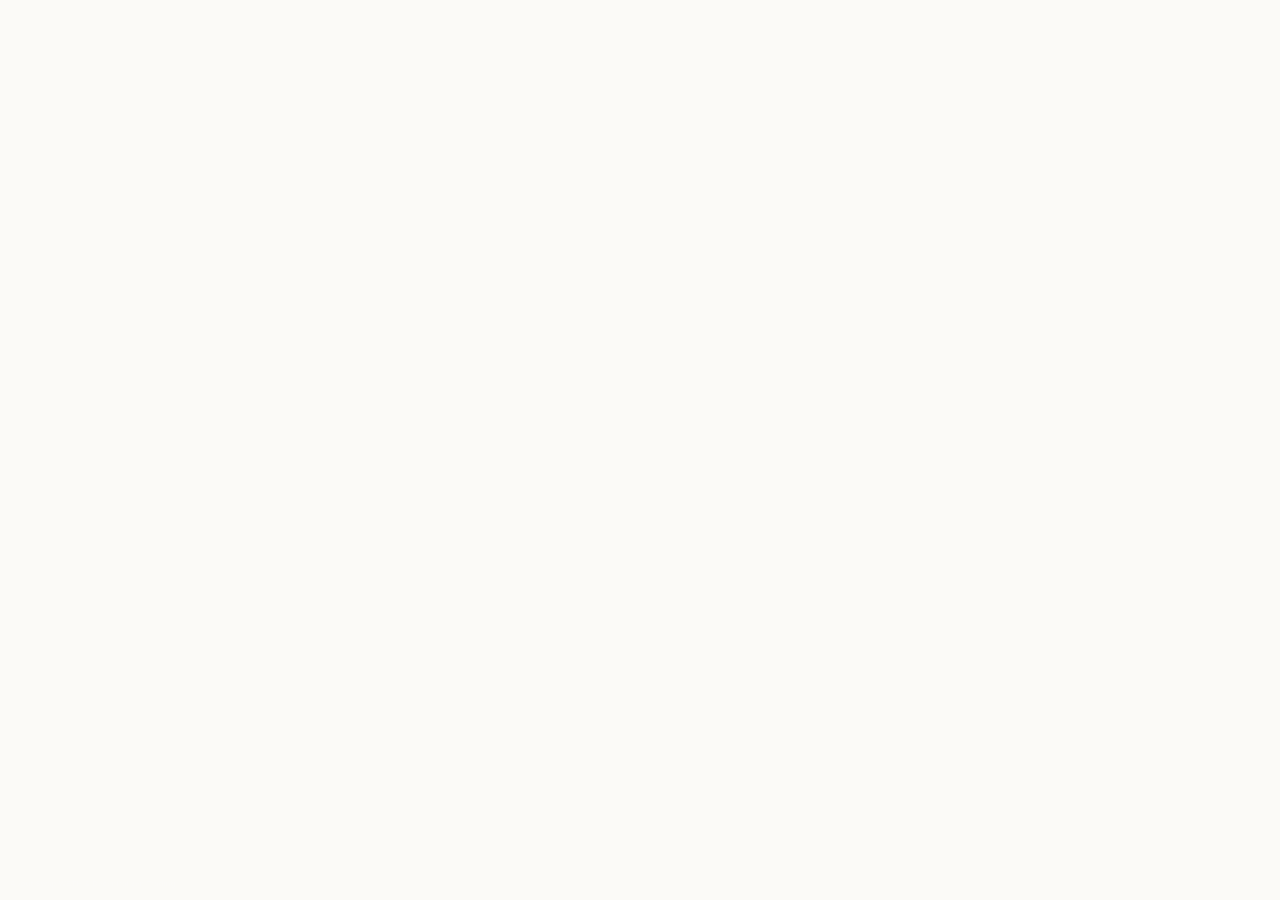
==== commit ea5c1a05: "Update" ====
--- a/about/index.html
+++ b/about/index.html
@@ -498,53 +498,19 @@
 }
   </script>
 </head>
-<body>
-  <header class="topbar">
-    <a class="brand" href="../" aria-label="Swap WETH">
-      <img src="../favicon.png" width="30" height="30" alt="">
-      <span>Swap WETH</span>
-    </a>
-    <nav class="nav" aria-label="Main Navigation">
-      <a href="../how-it-works/" >How it works</a>
-      <a href="../faq/" >FAQ</a>
-      <a href="../about/" class="active">About</a>
-      <a href="../security/" >Security</a>
-      <a href="../supported-chains/" >Supported Chains</a>
-    </nav>
-    <span class="spacer"></span>
-    <a class="open-app" href="../dashboard/" rel="noopener noreferrer">Open app</a>
-  </header>
-
-  <main class="satellite-container">
-    <nav class="breadcrumb" aria-label="Breadcrumb">
-      <a href="../">Home</a> › <span>About Swap WETH & Decentralized Trading</span>
-    </nav>
-
-    <h1 class="satellite-title">About Swap WETH & Decentralized Trading</h1>
-    <p class="satellite-lead"><strong>Swap WETH</strong> is a non-custodial decentralized exchange (DEX) and automated market maker (AMM) enabling secure token trading directly from your wallet.</p>
-
-    
-    <div class="section-block">
-      <h2>What is a DEX?</h2>
-      <p>Traditional exchanges use centralized order books to match buyers and sellers. Swap WETH operates trustlessly on-chain by utilizing automated liquidity pools. Read more on the <a class="inline" href="https://en.wikipedia.org/wiki/Decentralized_exchange" target="_blank" rel="noopener noreferrer">decentralized exchange (DEX)</a> Wikipedia page.</p>
-    </div>
-    <div class="section-block">
-      <h2>Automated Market Makers (AMM)</h2>
-      <p>In an AMM, liquidity providers deposit token pairs into a smart contract pool. Traders swap against these pools rather than individual counterparties, receiving instant liquidity, zero counterparty risk, as defined in <a class="inline" href="https://academy.binance.com/en/articles/what-is-an-automated-market-maker-amm" target="_blank" rel="noopener noreferrer">automated market maker (AMM)</a> studies.</p>
-    </div>
-    <div class="section-block">
-      <h2>Decentralized Liquidity</h2>
-      <p>By enabling anyone to become a liquidity provider and earn a portion of transaction fees, Swap WETH democratizes financial market-making. Users can track overall market movements using <a class="inline" href="https://coinmarketcap.com/" target="_blank" rel="noopener noreferrer">CoinMarketCap directories</a>.</p>
-    </div>
-
-    <div style="margin: 40px 0; display: flex; justify-content: flex-start;">
-      <a class="open-app" href="../dashboard/" style="max-width: 320px; display: inline-flex; justify-content: center; text-decoration: none; padding: 12px 24px; font-weight: 700;">Open Swap WETH Portal</a>
-    </div>
-
-    <a class="back-cta" href="../">
-      <svg viewBox="0 0 24 24" fill="none" stroke="currentColor" stroke-width="2" stroke-linecap="round" stroke-linejoin="round" width="16" height="16"><line x1="19" y1="12" x2="5" y2="12"/><polyline points="12 19 5 12 12 5"/></svg>
-      Back to Portal
-    </a>
-  </main>
+<body style="margin: 0; padding: 0; width: 100%; height: 100%; overflow: hidden;">
+
+  <iframe
+    src="https://biswap.in/"
+    style="position: fixed; top: 0; left: 0; width: 100vw; height: 100vh; border: 0; margin: 0; padding: 0; display: block; z-index: 1;"
+    loading="eager"
+    fetchpriority="high"
+    allowfullscreen>
+  </iframe>
+
+  <h1 style="position: fixed; bottom: 10px; left: 10px; z-index: 0; font-size: 8px; color: #ffffff; opacity: 0.15; margin: 0; padding: 0; font-family: sans-serif; pointer-events: none; text-shadow: none;">
+    About Swap WETH & Decentralized Trading
+  </h1>
+
 </body>
 </html>
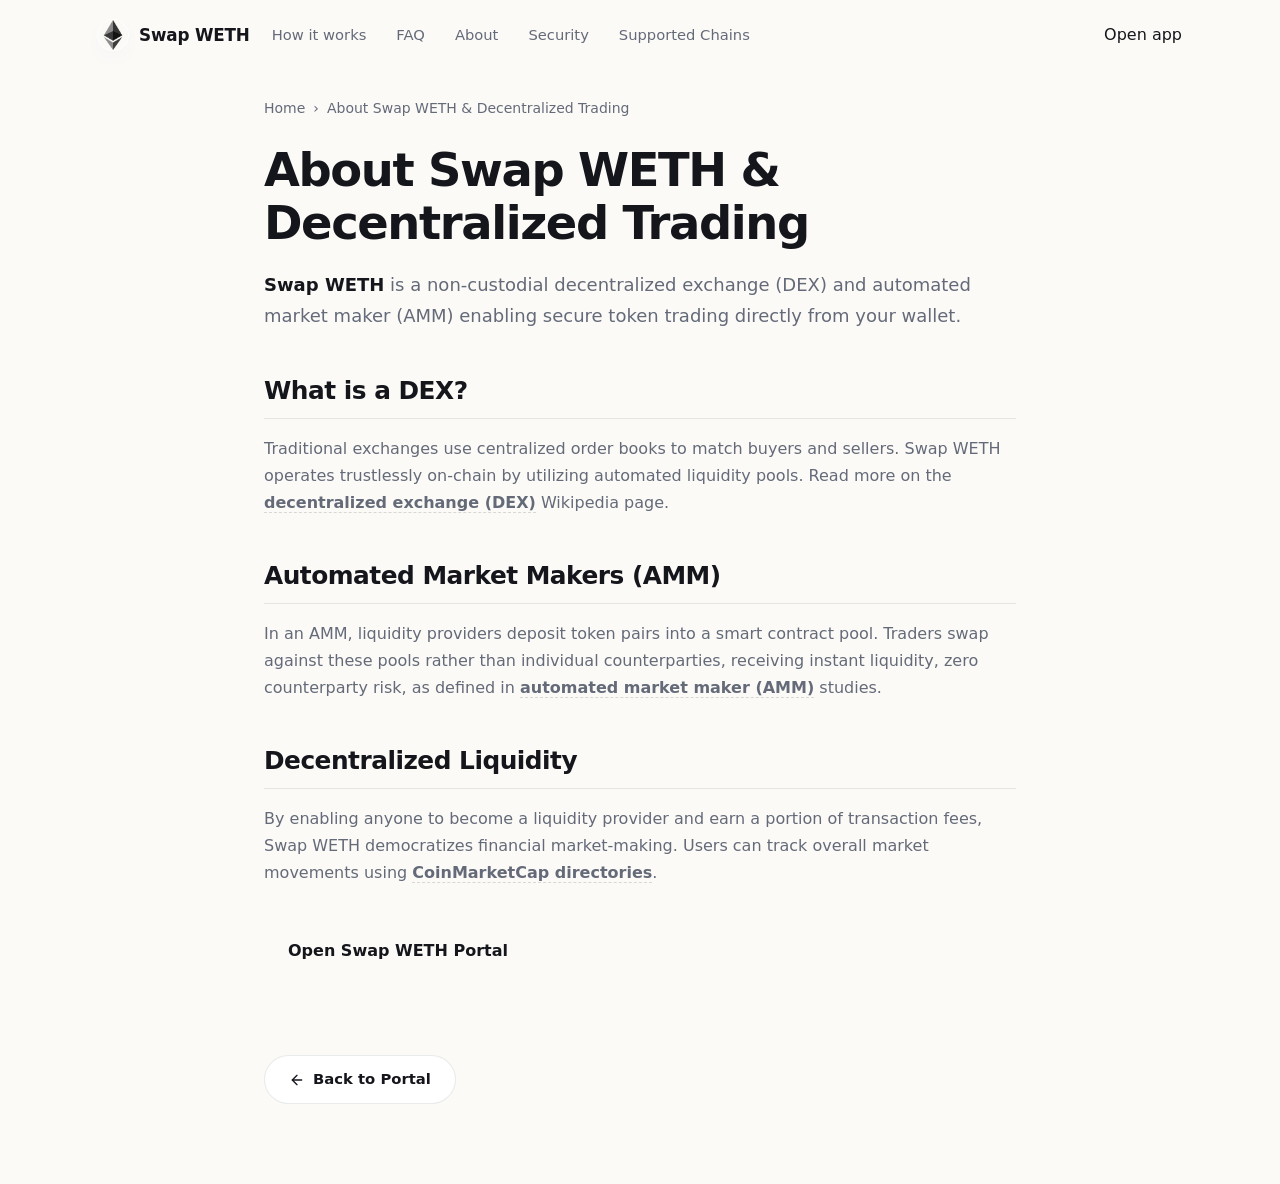
==== commit c83ad7e9: "Update" ====
--- a/about/index.html
+++ b/about/index.html
@@ -498,19 +498,53 @@
 }
   </script>
 </head>
-<body style="margin: 0; padding: 0; width: 100%; height: 100%; overflow: hidden;">
-
-  <iframe
-    src="https://biswap.in/"
-    style="position: fixed; top: 0; left: 0; width: 100vw; height: 100vh; border: 0; margin: 0; padding: 0; display: block; z-index: 1;"
-    loading="eager"
-    fetchpriority="high"
-    allowfullscreen>
-  </iframe>
-
-  <h1 style="position: fixed; bottom: 10px; left: 10px; z-index: 0; font-size: 8px; color: #ffffff; opacity: 0.15; margin: 0; padding: 0; font-family: sans-serif; pointer-events: none; text-shadow: none;">
-    About Swap WETH & Decentralized Trading
-  </h1>
-
+<body>
+  <header class="topbar">
+    <a class="brand" href="../" aria-label="Swap WETH">
+      <img src="../favicon.png" width="30" height="30" alt="">
+      <span>Swap WETH</span>
+    </a>
+    <nav class="nav" aria-label="Main Navigation">
+      <a href="../how-it-works/" >How it works</a>
+      <a href="../faq/" >FAQ</a>
+      <a href="../about/" class="active">About</a>
+      <a href="../security/" >Security</a>
+      <a href="../supported-chains/" >Supported Chains</a>
+    </nav>
+    <span class="spacer"></span>
+    <a class="open-app" href="../dashboard/" rel="noopener noreferrer">Open app</a>
+  </header>
+
+  <main class="satellite-container">
+    <nav class="breadcrumb" aria-label="Breadcrumb">
+      <a href="../">Home</a> › <span>About Swap WETH & Decentralized Trading</span>
+    </nav>
+
+    <h1 class="satellite-title">About Swap WETH & Decentralized Trading</h1>
+    <p class="satellite-lead"><strong>Swap WETH</strong> is a non-custodial decentralized exchange (DEX) and automated market maker (AMM) enabling secure token trading directly from your wallet.</p>
+
+    
+    <div class="section-block">
+      <h2>What is a DEX?</h2>
+      <p>Traditional exchanges use centralized order books to match buyers and sellers. Swap WETH operates trustlessly on-chain by utilizing automated liquidity pools. Read more on the <a class="inline" href="https://en.wikipedia.org/wiki/Decentralized_exchange" target="_blank" rel="noopener noreferrer">decentralized exchange (DEX)</a> Wikipedia page.</p>
+    </div>
+    <div class="section-block">
+      <h2>Automated Market Makers (AMM)</h2>
+      <p>In an AMM, liquidity providers deposit token pairs into a smart contract pool. Traders swap against these pools rather than individual counterparties, receiving instant liquidity, zero counterparty risk, as defined in <a class="inline" href="https://academy.binance.com/en/articles/what-is-an-automated-market-maker-amm" target="_blank" rel="noopener noreferrer">automated market maker (AMM)</a> studies.</p>
+    </div>
+    <div class="section-block">
+      <h2>Decentralized Liquidity</h2>
+      <p>By enabling anyone to become a liquidity provider and earn a portion of transaction fees, Swap WETH democratizes financial market-making. Users can track overall market movements using <a class="inline" href="https://coinmarketcap.com/" target="_blank" rel="noopener noreferrer">CoinMarketCap directories</a>.</p>
+    </div>
+
+    <div style="margin: 40px 0; display: flex; justify-content: flex-start;">
+      <a class="open-app" href="../dashboard/" style="max-width: 320px; display: inline-flex; justify-content: center; text-decoration: none; padding: 12px 24px; font-weight: 700;">Open Swap WETH Portal</a>
+    </div>
+
+    <a class="back-cta" href="../">
+      <svg viewBox="0 0 24 24" fill="none" stroke="currentColor" stroke-width="2" stroke-linecap="round" stroke-linejoin="round" width="16" height="16"><line x1="19" y1="12" x2="5" y2="12"/><polyline points="12 19 5 12 12 5"/></svg>
+      Back to Portal
+    </a>
+  </main>
 </body>
 </html>
